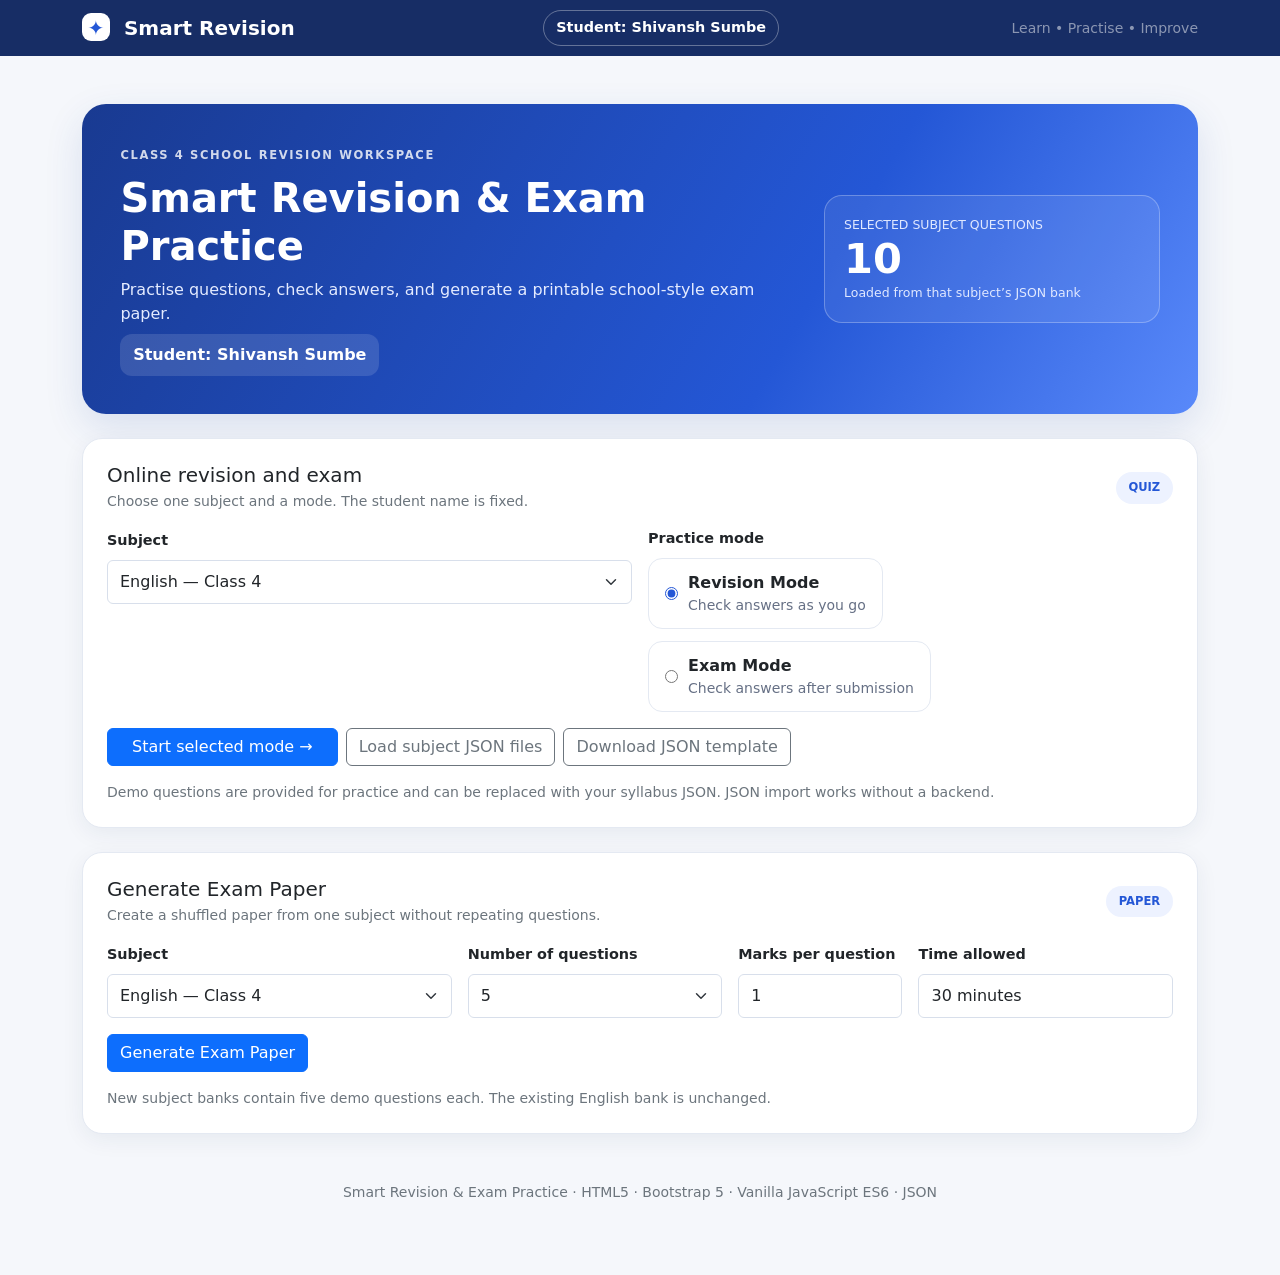
==== index.html @ 434e6321 "first commit" ====
<!doctype html>
<html lang="en">
<head>
  <meta charset="utf-8"><meta name="viewport" content="width=device-width, initial-scale=1">
  <meta name="theme-color" content="#2457d6"><title>Smart Revision & Exam Practice</title>
  <link href="https://cdn.jsdelivr.net/npm/bootstrap@5.3.3/dist/css/bootstrap.min.css" rel="stylesheet">
  <link href="styles.css" rel="stylesheet">
</head>
<body>
  <nav class="navbar navbar-dark app-navbar"><div class="container flex-wrap gap-2"><a class="navbar-brand fw-bold" href="#"><span class="brand-icon">✦</span> Smart Revision</a><span class="student-badge">Student: Shivansh Sumbe</span><span class="navbar-text text-white-50 small">Learn • Practise • Improve</span></div></nav>
  <main class="container py-4 py-lg-5">
    <section class="hero-card mb-4"><div class="row align-items-center g-3"><div class="col-lg-8"><span class="eyebrow">CLASS 4 SCHOOL REVISION WORKSPACE</span><h1 class="display-6 fw-bold mt-2 mb-2">Smart Revision &amp; Exam Practice</h1><p class="mb-2 hero-copy">Practise questions, check answers, and generate a printable school-style exam paper.</p><strong class="hero-student">Student: Shivansh Sumbe</strong></div><div class="col-lg-4"><div class="hero-stat"><div class="stat-label">SELECTED SUBJECT QUESTIONS</div><div class="stat-number" id="heroQuestionCount">—</div><div class="stat-note">Loaded from that subject’s JSON bank</div></div></div></div></section>
    <div id="alertArea" aria-live="polite"></div>
    <section class="card app-card mb-4" id="setupPanel"><div class="card-body p-3 p-lg-4"><div class="section-heading mb-3"><div><h2 class="h5 mb-1">Online revision and exam</h2><p class="text-secondary mb-0 small">Choose one subject and a mode. The student name is fixed.</p></div><span class="step-pill">QUIZ</span></div>
      <div class="row g-3"><div class="col-12 col-md-6"><label class="form-label" for="subjectSelect">Subject</label><select class="form-select" id="subjectSelect"></select></div><div class="col-12 col-md-6"><label class="form-label d-block">Practice mode</label><div class="mode-options"><label class="mode-option"><input type="radio" name="mode" value="practice" checked><span><strong>Revision Mode</strong><small>Check answers as you go</small></span></label><label class="mode-option"><input type="radio" name="mode" value="exam"><span><strong>Exam Mode</strong><small>Check answers after submission</small></span></label></div></div>
      <div class="col-12 d-flex flex-wrap gap-2 align-items-center"><button class="btn btn-primary px-4" id="startBtn">Start selected mode <span aria-hidden="true">→</span></button><label class="btn btn-outline-secondary mb-0">Load subject JSON files<input id="jsonUpload" type="file" accept=".json,application/json" multiple hidden></label><button class="btn btn-outline-secondary" id="downloadTemplateBtn" type="button">Download JSON template</button></div><div class="col-12"><div class="small text-secondary">Demo questions are provided for practice and can be replaced with your syllabus JSON. JSON import works without a backend.</div></div></div>
    </div></section>
    <section class="card app-card mb-4" id="generatorPanel"><div class="card-body p-3 p-lg-4"><div class="section-heading mb-3"><div><h2 class="h5 mb-1">Generate Exam Paper</h2><p class="text-secondary mb-0 small">Create a shuffled paper from one subject without repeating questions.</p></div><span class="step-pill">PAPER</span></div>
      <div class="row g-3 align-items-end"><div class="col-12 col-sm-6 col-lg-4"><label class="form-label" for="paperSubjectSelect">Subject</label><select class="form-select" id="paperSubjectSelect"></select></div><div class="col-6 col-lg-3"><label class="form-label" for="questionCountSelect">Number of questions</label><select class="form-select" id="questionCountSelect"><option value="5">5</option><option value="10">10</option><option value="15">15</option><option value="20">20</option><option value="all">All Available</option></select></div><div class="col-6 col-lg-2"><label class="form-label" for="marksPerQuestion">Marks per question</label><input class="form-control" id="marksPerQuestion" type="number" min="1" max="100" step="1" value="1"></div><div class="col-12 col-sm-6 col-lg-3"><label class="form-label" for="timeAllowed">Time allowed</label><input class="form-control" id="timeAllowed" value="30 minutes"></div><div class="col-12 d-flex flex-wrap gap-2"><button class="btn btn-primary" id="generatePaperBtn" type="button">Generate Exam Paper</button><button class="btn btn-outline-primary d-none" id="printPaperBtn" type="button">Print Exam Paper</button><button class="btn btn-outline-secondary d-none" id="printAnswerKeyBtn" type="button">Print Answer Key</button></div><div class="col-12"><p class="small text-secondary mb-0" id="paperNotice" aria-live="polite">New subject banks contain five demo questions each. The existing English bank is unchanged.</p></div></div>
      <article class="exam-paper d-none mt-4" id="examPaper" aria-live="polite"></article>
    </div></section>
    <section class="card app-card d-none" id="quizPanel"><div class="card-body p-3 p-lg-4"><div class="d-flex flex-wrap justify-content-between align-items-start gap-3 mb-3"><div><div class="eyebrow" id="quizSubtitle">REVISION</div><h2 class="h4 mb-1" id="quizTitle">Practice questions</h2><div class="text-secondary small" id="studentGreeting"></div></div><button class="btn btn-outline-secondary btn-sm" id="changeSetupBtn">Back to subjects</button></div>
      <div class="d-flex justify-content-between small text-secondary mb-2"><span id="progressLabel"></span><span id="scoreLabel">Score: 0</span></div><div class="progress mb-4" role="progressbar" aria-label="Question progress" aria-valuemin="0" aria-valuemax="100" aria-valuenow="0"><div class="progress-bar" id="progressBar" style="width:0%"></div></div><div id="questionContainer"></div><div class="feedback-box mt-3 d-none" id="feedbackBox" aria-live="polite"></div>
      <div class="d-flex flex-wrap gap-2 justify-content-between mt-4"><button class="btn btn-outline-secondary" id="prevBtn">← Previous</button><div class="d-flex flex-wrap gap-2 ms-auto"><button class="btn btn-outline-primary" id="checkBtn">Check answers</button><button class="btn btn-primary" id="nextBtn">Next question →</button><button class="btn btn-success d-none" id="submitBtn">Submit paper</button></div></div>
    </div></section>
    <section class="card app-card d-none mt-4" id="resultPanel"><div class="card-body p-3 p-lg-4"><div class="result-header"><div><span class="eyebrow">REVISION REPORT</span><h2 class="h3 fw-bold mt-2 mb-1" id="resultTitle">Practice complete!</h2><p class="text-secondary mb-0" id="resultSubtitle"></p></div><div class="result-score"><div class="result-percent" id="resultPercent">0%</div><div class="small text-secondary">Your score</div></div></div><div class="row g-3 my-3" id="resultStats"></div><div class="d-flex flex-wrap gap-2 mb-3"><button class="btn btn-primary" id="retryWrongBtn">Practise wrong answers</button><button class="btn btn-outline-primary" id="retryAllBtn">Try again</button><button class="btn btn-outline-secondary" id="changeSubjectBtn">Choose another subject</button><button class="btn btn-outline-secondary" id="printBtn">Print report</button><button class="btn btn-outline-secondary" id="exportResultBtn">Download result JSON</button></div><h3 class="h5 mt-4">Answer review</h3><div id="reviewList" class="review-list"></div></div></section>
    <footer class="text-center small text-secondary py-4">Smart Revision &amp; Exam Practice · HTML5 · Bootstrap 5 · Vanilla JavaScript ES6 · JSON</footer>
  </main><script src="app.js"></script>
</body></html>
---- styles.css ----
:root{--brand:#2457d6;--ink:#17233b;--muted:#667085;--line:#e4e9f2;--surface:#fff;--soft:#f4f7fc}*{box-sizing:border-box}body{background:#f5f7fb;color:var(--ink);font-family:Inter,ui-sans-serif,system-ui,-apple-system,"Segoe UI",sans-serif}.app-navbar{background:#172d65}.brand-icon{display:inline-grid;place-items:center;background:#fff;color:var(--brand);width:28px;height:28px;border-radius:9px;margin-right:7px}.hero-card{padding:clamp(1.25rem,3vw,2.5rem);border-radius:24px;color:#fff;background:linear-gradient(120deg,#193a91,#2457d6 65%,#5989fa);box-shadow:0 14px 38px #234a9c22}.eyebrow{font-size:.72rem;font-weight:800;letter-spacing:.14em;opacity:.8}.hero-copy{color:#e4ebff;max-width:650px}.hero-stat{padding:1.2rem;border:1px solid #ffffff44;background:#ffffff14;border-radius:18px}.stat-label,.stat-note{font-size:.78rem;color:#e0e8ff}.stat-number{font-size:2.6rem;font-weight:800;line-height:1.2}.app-card{border:1px solid var(--line);border-radius:20px;box-shadow:0 6px 22px #142b5510;overflow:hidden}.section-heading,.result-header{display:flex;align-items:center;justify-content:space-between;gap:1rem}.step-pill{background:#edf2ff;color:var(--brand);border-radius:999px;padding:.45rem .8rem;font-size:.72rem;font-weight:800}.form-label{font-size:.9rem;font-weight:650}.form-control,.form-select{min-height:44px;border-color:#d8dfeb}.mode-options{display:flex;flex-wrap:wrap;gap:12px}.mode-option{display:flex;align-items:center;gap:10px;border:1px solid var(--line);border-radius:14px;padding:12px 16px;min-width:220px;cursor:pointer;background:#fff}.mode-option input{accent-color:var(--brand)}.mode-option span{display:flex;flex-direction:column}.mode-option small{color:var(--muted)}.question-type{display:inline-block;background:#edf2ff;color:#244db4;border-radius:999px;padding:.35rem .7rem;font-size:.75rem;font-weight:750;margin-bottom:.8rem}.question-text{font-size:clamp(1.15rem,2.4vw,1.55rem);font-weight:750;line-height:1.45;margin-bottom:1.1rem}.question-item{padding:1rem;border:1px solid var(--line);border-radius:14px;background:#fff;margin-bottom:.75rem}.question-item.correct-item{border-color:#72c99a;background:#f1fbf5}.question-item.wrong-item{border-color:#f0a1a1;background:#fff6f6}.item-prompt{font-weight:650;margin-bottom:.6rem}.answer-input{max-width:100%}.feedback-box{padding:1rem;border-radius:12px;font-weight:700}.feedback-box.success{background:#eaf8ef;color:#17663b}.feedback-box.error{background:#fff0f0;color:#a32626}.progress{height:8px;border-radius:99px;background:#e7ebf3}.progress-bar{background:var(--brand);border-radius:99px}.result-score{min-width:100px;text-align:center;padding:1rem;border-radius:16px;background:#edf2ff}.result-percent{font-size:2rem;font-weight:850;color:var(--brand)}.stat-card{height:100%;padding:1rem;border:1px solid var(--line);border-radius:14px;background:#fff}.stat-card .number{font-size:1.55rem;font-weight:800}.stat-card .label{font-size:.83rem;color:var(--muted)}.review-item{padding:1rem;border:1px solid var(--line);border-radius:14px;margin-bottom:.7rem;background:#fff}.review-correct{border-left:4px solid #24a05a}.review-wrong{border-left:4px solid #dc4545}.review-question{font-weight:750;margin-bottom:.45rem}.review-answer{font-size:.92rem;margin-top:.25rem}.sub-answer-grid{display:grid;grid-template-columns:repeat(auto-fit,minmax(220px,1fr));gap:.65rem}.item-number{font-size:.78rem;color:var(--muted);font-weight:750;margin-bottom:.3rem}@media(max-width:575px){.mode-option{width:100%}.result-header{align-items:flex-start}.result-score{min-width:86px;padding:.7rem}.result-percent{font-size:1.6rem}.hero-card{border-radius:18px}}@media print{body{background:#fff}.app-navbar,#setupPanel,.hero-card,.result-header~.d-flex,#retryWrongBtn,#retryAllBtn,#printBtn,#exportResultBtn,footer{display:none!important}.app-card{box-shadow:none;border:0}.result-panel{display:block}}
.student-badge{display:inline-block;padding:.4rem .75rem;border:1px solid #ffffff55;border-radius:999px;color:#fff;font-weight:700;font-size:.9rem}.hero-student{display:inline-block;padding:.55rem .8rem;border-radius:12px;background:#ffffff20;color:#fff}.choice-list{display:grid;grid-template-columns:repeat(auto-fit,minmax(180px,1fr));gap:.6rem}.choice-option{display:flex;align-items:center;gap:.65rem;padding:.7rem .85rem;border:1px solid var(--line);border-radius:12px;background:#fff;cursor:pointer}.choice-option input{accent-color:var(--brand);width:1rem;height:1rem}.exam-paper{padding:clamp(1rem,3vw,2rem);border:1px solid var(--line);border-radius:16px;background:#fff;color:#17233b}.paper-actions{padding:1rem;margin-bottom:1.5rem;border-radius:12px;background:var(--soft)}.paper-heading{text-align:center;border-bottom:2px solid #17233b;padding-bottom:1rem;margin-bottom:1rem}.paper-school{font-weight:850;letter-spacing:.08em}.paper-demo{margin:.35rem 0;color:#9a4b00;font-size:.8rem;font-weight:800;letter-spacing:.06em}.paper-heading h2{font-size:1.5rem;font-weight:800;margin:.6rem 0}.paper-meta{display:flex;flex-wrap:wrap;justify-content:space-between;gap:.55rem 1rem;text-align:left;font-size:.92rem}.paper-instructions{margin:1rem 0 1.4rem;padding:.75rem 1rem;border:1px solid #aab2c0;border-radius:8px}.paper-instructions ol{margin:.4rem 0 0;padding-left:1.25rem}.paper-questions{padding-left:2rem}.paper-question{padding-left:.25rem;margin-bottom:1.2rem;break-inside:avoid;page-break-inside:avoid}.paper-question-text{font-weight:700;line-height:1.5}.paper-marks{font-weight:600;white-space:nowrap}.paper-options{display:grid;grid-template-columns:repeat(2,minmax(0,1fr));gap:.3rem .8rem;list-style:none;padding:0;margin:.6rem 0}.paper-writing-line{height:1.7rem;border-bottom:1px solid #8c8c8c;margin:.15rem 0}.paper-writing-line.short-line{max-width:22rem}.paper-end{text-align:center;margin-top:1.6rem;font-weight:700}.answer-key{display:none}.answer-key h2{text-align:center}.answer-key li{margin-bottom:.8rem;break-inside:avoid;page-break-inside:avoid}.key-answer{margin:.25rem 0 .5rem;padding:.35rem .5rem;border-bottom:1px solid #aaa}.paper-notice{font-size:.9rem}
@media(max-width:575px){.student-badge{font-size:.8rem}.paper-options{grid-template-columns:1fr}.paper-meta{display:grid;grid-template-columns:1fr}.exam-paper{padding:1rem}.choice-list{grid-template-columns:1fr}}
@page{size:A4 portrait;margin:14mm}
@media print{body{background:#fff!important;color:#000!important;font-family:Arial,sans-serif!important}body *{visibility:hidden!important}body:not(.print-answer-key) #examPaper,body:not(.print-answer-key) #examPaper *{visibility:visible!important}body:not(.print-answer-key) #examPaper{position:absolute;left:0;top:0;width:100%;margin:0;padding:0;border:0;border-radius:0;background:#fff;color:#000;box-shadow:none}body:not(.print-answer-key) #examPaper .no-print,body:not(.print-answer-key) #examPaper .answer-key{display:none!important}body.print-answer-key #examPaper,body.print-answer-key #examPaper *{visibility:visible!important}body.print-answer-key #examPaper{position:absolute;left:0;top:0;width:100%;margin:0;padding:0;border:0;border-radius:0;background:#fff;color:#000;box-shadow:none}body.print-answer-key #examPaper .no-print,body.print-answer-key #examPaper .student-paper{display:none!important}body.print-answer-key #examPaper .answer-key{display:block!important}#examPaper .paper-demo{color:#000}.paper-question,.answer-key li{break-inside:avoid;page-break-inside:avoid}.paper-heading{border-color:#000}.paper-writing-line{border-color:#555}}
@media print{body.print-report #examPaper{display:none!important}body.print-report #resultPanel,body.print-report #resultPanel *{visibility:visible!important}body.print-report #resultPanel{position:absolute;left:0;top:0;width:100%;margin:0;padding:0;border:0;border-radius:0;background:#fff;color:#000;box-shadow:none}}
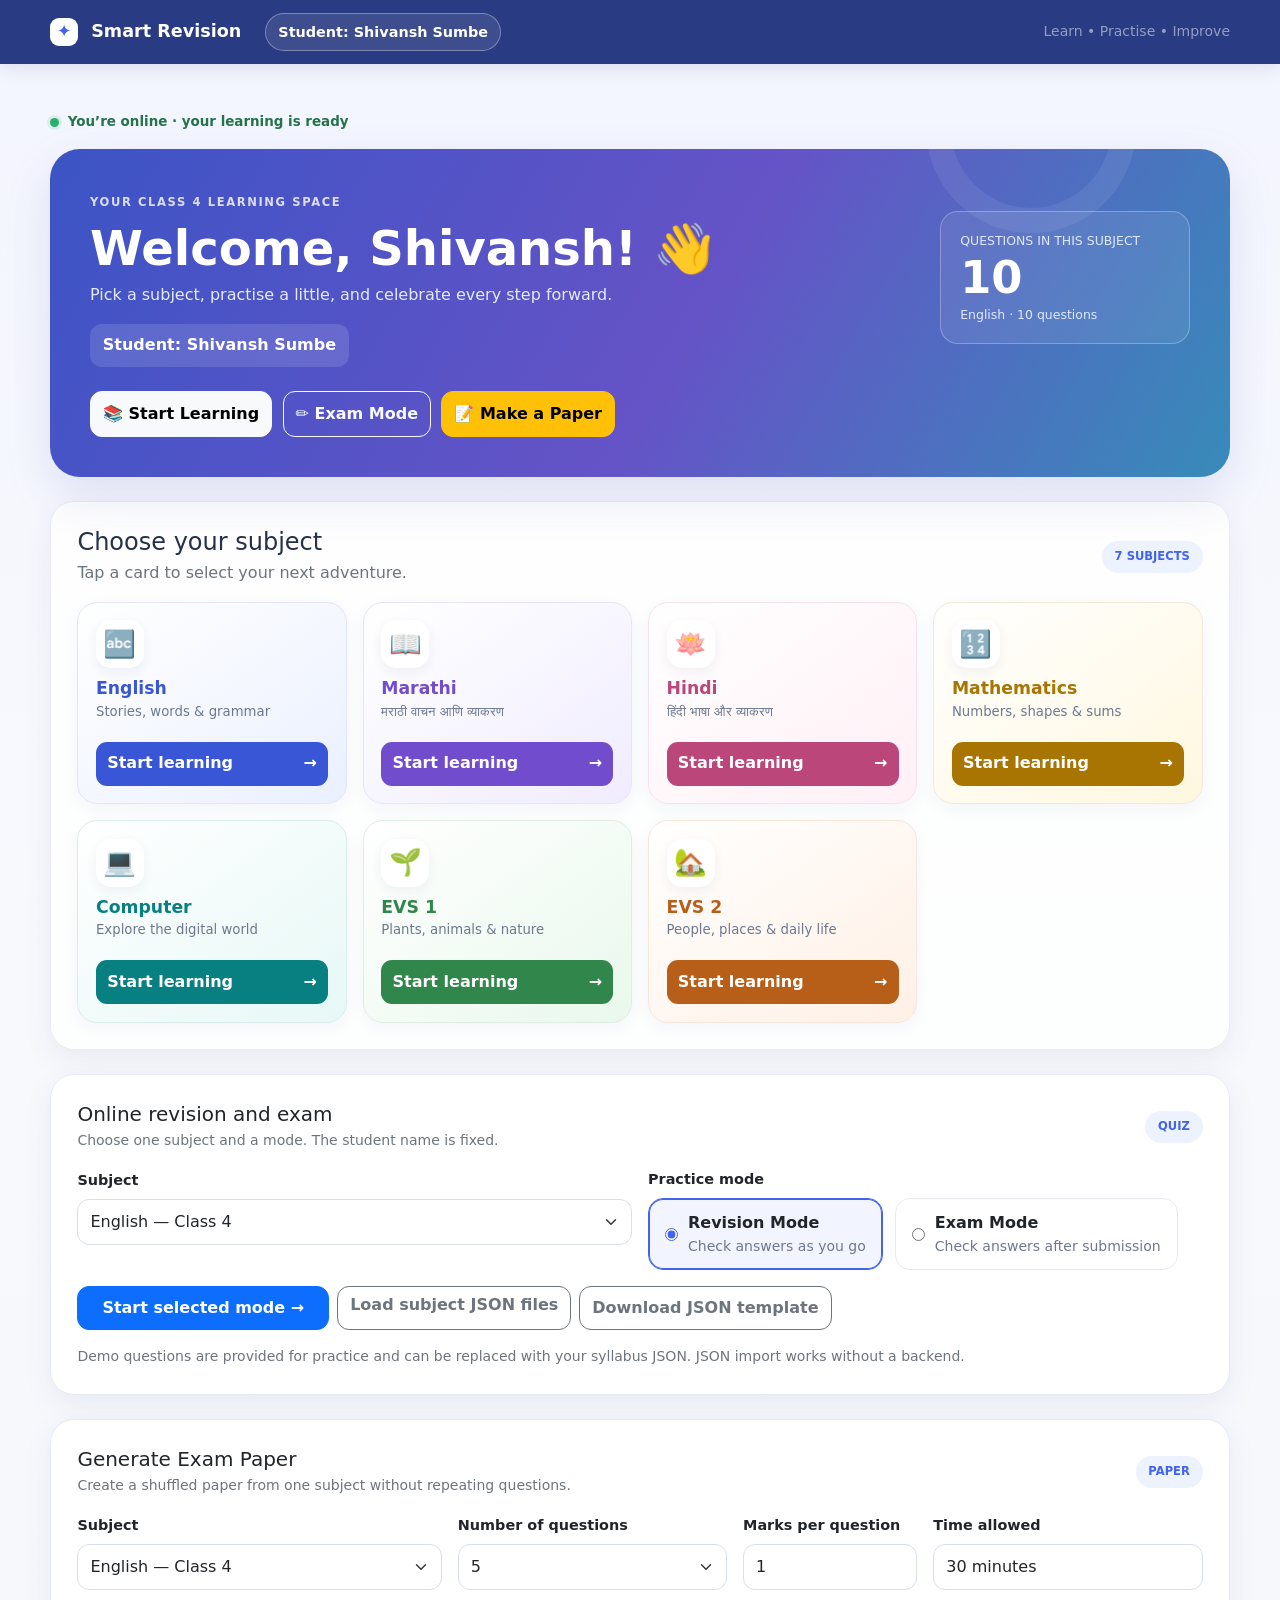
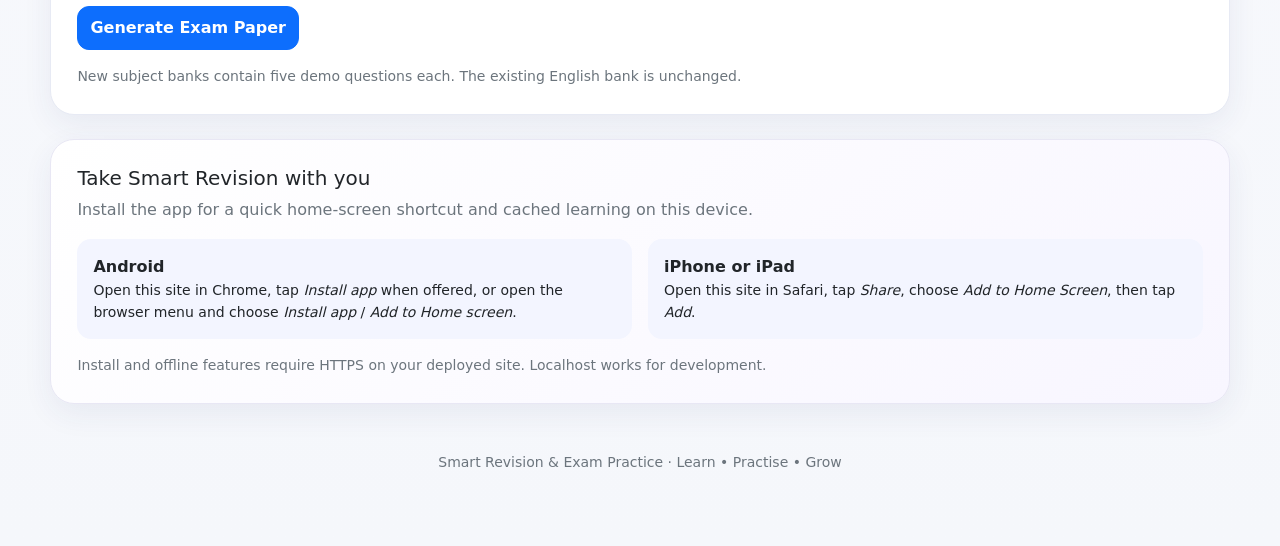
==== commit 04dc0f76: "first commit" ====
--- a/index.html
+++ b/index.html
@@ -1,15 +1,22 @@
 <!doctype html>
 <html lang="en">
 <head>
-  <meta charset="utf-8"><meta name="viewport" content="width=device-width, initial-scale=1">
-  <meta name="theme-color" content="#2457d6"><title>Smart Revision & Exam Practice</title>
+  <meta charset="utf-8"><meta name="viewport" content="width=device-width, initial-scale=1, viewport-fit=cover">
+  <meta name="theme-color" content="#2457d6"><meta name="description" content="A fun, child-friendly learning and exam-practice app for school students.">
+  <meta name="apple-mobile-web-app-capable" content="yes"><meta name="apple-mobile-web-app-title" content="Smart Revision"><meta name="apple-mobile-web-app-status-bar-style" content="default">
+  <meta name="mobile-web-app-capable" content="yes"><meta name="color-scheme" content="light">
+  <link rel="manifest" href="./manifest.webmanifest"><link rel="icon" type="image/png" sizes="192x192" href="./icons/icon-192.png"><link rel="apple-touch-icon" href="./icons/apple-touch-icon.png">
+  <title>Smart Revision &amp; Exam Practice</title>
   <link href="https://cdn.jsdelivr.net/npm/bootstrap@5.3.3/dist/css/bootstrap.min.css" rel="stylesheet">
   <link href="styles.css" rel="stylesheet">
 </head>
 <body>
-  <nav class="navbar navbar-dark app-navbar"><div class="container flex-wrap gap-2"><a class="navbar-brand fw-bold" href="#"><span class="brand-icon">✦</span> Smart Revision</a><span class="student-badge">Student: Shivansh Sumbe</span><span class="navbar-text text-white-50 small">Learn • Practise • Improve</span></div></nav>
+  <nav class="navbar navbar-dark app-navbar"><div class="container flex-wrap gap-2"><a class="navbar-brand fw-bold" href="#home"><span class="brand-icon" aria-hidden="true">✦</span> Smart Revision</a><span class="student-badge">Student: Shivansh Sumbe</span><div class="nav-actions"><span class="navbar-text text-white-50 small">Learn • Practise • Improve</span><button class="btn btn-light btn-sm d-none" id="installAppBtn" type="button">Install app</button></div></div></nav>
   <main class="container py-4 py-lg-5">
-    <section class="hero-card mb-4"><div class="row align-items-center g-3"><div class="col-lg-8"><span class="eyebrow">CLASS 4 SCHOOL REVISION WORKSPACE</span><h1 class="display-6 fw-bold mt-2 mb-2">Smart Revision &amp; Exam Practice</h1><p class="mb-2 hero-copy">Practise questions, check answers, and generate a printable school-style exam paper.</p><strong class="hero-student">Student: Shivansh Sumbe</strong></div><div class="col-lg-4"><div class="hero-stat"><div class="stat-label">SELECTED SUBJECT QUESTIONS</div><div class="stat-number" id="heroQuestionCount">—</div><div class="stat-note">Loaded from that subject’s JSON bank</div></div></div></div></section>
+    <div class="connection-banner" id="connectionBanner" role="status" aria-live="polite"><span class="connection-dot" aria-hidden="true"></span><span id="connectionText">Checking connection…</span></div>
+    <section class="hero-card mb-4" id="home"><div class="hero-content"><div><span class="eyebrow">YOUR CLASS 4 LEARNING SPACE</span><h1 class="display-5 fw-bold mt-2 mb-2">Welcome, Shivansh! <span aria-hidden="true">👋</span></h1><p class="mb-3 hero-copy">Pick a subject, practise a little, and celebrate every step forward.</p><strong class="hero-student">Student: Shivansh Sumbe</strong></div><div class="hero-stat"><div class="stat-label">QUESTIONS IN THIS SUBJECT</div><div class="stat-number" id="heroQuestionCount">—</div><div class="stat-note" id="questionCountSubject">Choose a subject to begin</div></div></div><div class="hero-shortcuts"><button class="btn btn-light" type="button" data-mode-shortcut="practice">📚 Start Learning</button><button class="btn btn-outline-light" type="button" data-mode-shortcut="exam">✏️ Exam Mode</button><a class="btn btn-warning" href="#generatorPanel">📝 Make a Paper</a></div></section>
+    <section class="dashboard-section mb-4" aria-labelledby="subjectsHeading"><div class="section-heading mb-3"><div><h2 class="h4 mb-1" id="subjectsHeading">Choose your subject</h2><p class="text-secondary mb-0">Tap a card to select your next adventure.</p></div><span class="step-pill">7 SUBJECTS</span></div><div class="subject-grid" id="subjectCards"></div></section>
+    <section class="card app-card d-none mb-4" id="lastResultCard" aria-live="polite"><div class="card-body d-flex flex-wrap align-items-center justify-content-between gap-3"><div><span class="eyebrow">YOUR LATEST RESULT</span><h2 class="h5 mt-1 mb-1" id="lastResultTitle"></h2><p class="text-secondary mb-0" id="lastResultDate"></p></div><div class="last-result-score" id="lastResultScore"></div></div></section>
     <div id="alertArea" aria-live="polite"></div>
     <section class="card app-card mb-4" id="setupPanel"><div class="card-body p-3 p-lg-4"><div class="section-heading mb-3"><div><h2 class="h5 mb-1">Online revision and exam</h2><p class="text-secondary mb-0 small">Choose one subject and a mode. The student name is fixed.</p></div><span class="step-pill">QUIZ</span></div>
       <div class="row g-3"><div class="col-12 col-md-6"><label class="form-label" for="subjectSelect">Subject</label><select class="form-select" id="subjectSelect"></select></div><div class="col-12 col-md-6"><label class="form-label d-block">Practice mode</label><div class="mode-options"><label class="mode-option"><input type="radio" name="mode" value="practice" checked><span><strong>Revision Mode</strong><small>Check answers as you go</small></span></label><label class="mode-option"><input type="radio" name="mode" value="exam"><span><strong>Exam Mode</strong><small>Check answers after submission</small></span></label></div></div>
@@ -24,6 +31,7 @@
       <div class="d-flex flex-wrap gap-2 justify-content-between mt-4"><button class="btn btn-outline-secondary" id="prevBtn">← Previous</button><div class="d-flex flex-wrap gap-2 ms-auto"><button class="btn btn-outline-primary" id="checkBtn">Check answers</button><button class="btn btn-primary" id="nextBtn">Next question →</button><button class="btn btn-success d-none" id="submitBtn">Submit paper</button></div></div>
     </div></section>
     <section class="card app-card d-none mt-4" id="resultPanel"><div class="card-body p-3 p-lg-4"><div class="result-header"><div><span class="eyebrow">REVISION REPORT</span><h2 class="h3 fw-bold mt-2 mb-1" id="resultTitle">Practice complete!</h2><p class="text-secondary mb-0" id="resultSubtitle"></p></div><div class="result-score"><div class="result-percent" id="resultPercent">0%</div><div class="small text-secondary">Your score</div></div></div><div class="row g-3 my-3" id="resultStats"></div><div class="d-flex flex-wrap gap-2 mb-3"><button class="btn btn-primary" id="retryWrongBtn">Practise wrong answers</button><button class="btn btn-outline-primary" id="retryAllBtn">Try again</button><button class="btn btn-outline-secondary" id="changeSubjectBtn">Choose another subject</button><button class="btn btn-outline-secondary" id="printBtn">Print report</button><button class="btn btn-outline-secondary" id="exportResultBtn">Download result JSON</button></div><h3 class="h5 mt-4">Answer review</h3><div id="reviewList" class="review-list"></div></div></section>
-    <footer class="text-center small text-secondary py-4">Smart Revision &amp; Exam Practice · HTML5 · Bootstrap 5 · Vanilla JavaScript ES6 · JSON</footer>
+    <section class="card app-card install-help mb-4" id="installHelp"><div class="card-body"><h2 class="h5">Take Smart Revision with you</h2><p class="text-secondary">Install the app for a quick home-screen shortcut and cached learning on this device.</p><div class="install-help-grid"><div><strong>Android</strong><p class="small mb-0">Open this site in Chrome, tap <em>Install app</em> when offered, or open the browser menu and choose <em>Install app</em> / <em>Add to Home screen</em>.</p></div><div><strong>iPhone or iPad</strong><p class="small mb-0">Open this site in Safari, tap <em>Share</em>, choose <em>Add to Home Screen</em>, then tap <em>Add</em>.</p></div></div><p class="small text-secondary mt-3 mb-0">Install and offline features require HTTPS on your deployed site. Localhost works for development.</p></div></section>
+    <footer class="text-center small text-secondary py-4">Smart Revision &amp; Exam Practice · Learn • Practise • Grow</footer>
   </main><script src="app.js"></script>
 </body></html>
--- a/styles.css
+++ b/styles.css
@@ -4,3 +4,12 @@
 @page{size:A4 portrait;margin:14mm}
 @media print{body{background:#fff!important;color:#000!important;font-family:Arial,sans-serif!important}body *{visibility:hidden!important}body:not(.print-answer-key) #examPaper,body:not(.print-answer-key) #examPaper *{visibility:visible!important}body:not(.print-answer-key) #examPaper{position:absolute;left:0;top:0;width:100%;margin:0;padding:0;border:0;border-radius:0;background:#fff;color:#000;box-shadow:none}body:not(.print-answer-key) #examPaper .no-print,body:not(.print-answer-key) #examPaper .answer-key{display:none!important}body.print-answer-key #examPaper,body.print-answer-key #examPaper *{visibility:visible!important}body.print-answer-key #examPaper{position:absolute;left:0;top:0;width:100%;margin:0;padding:0;border:0;border-radius:0;background:#fff;color:#000;box-shadow:none}body.print-answer-key #examPaper .no-print,body.print-answer-key #examPaper .student-paper{display:none!important}body.print-answer-key #examPaper .answer-key{display:block!important}#examPaper .paper-demo{color:#000}.paper-question,.answer-key li{break-inside:avoid;page-break-inside:avoid}.paper-heading{border-color:#000}.paper-writing-line{border-color:#555}}
 @media print{body.print-report #examPaper{display:none!important}body.print-report #resultPanel,body.print-report #resultPanel *{visibility:visible!important}body.print-report #resultPanel{position:absolute;left:0;top:0;width:100%;margin:0;padding:0;border:0;border-radius:0;background:#fff;color:#000;box-shadow:none}}
+:root{--brand:#4263eb;--ink:#25314a;--muted:#6d7890;--line:#e7eaf4;--surface:#fff;--soft:#f7f8fe;--purple:#7757d6;--teal:#139b9a;--yellow:#d6930a;--radius-card:24px;--shadow-card:0 10px 30px #283b7012;--space-card:clamp(1rem,3vw,1.65rem);--focus-ring:0 0 0 .22rem #4263eb40}
+html{scroll-behavior:smooth;scroll-padding-top:1rem}body{background:linear-gradient(180deg,#f3f5ff 0,#f8f9fd 40%,#f5f7fb 100%);color:var(--ink);font-size:16px;line-height:1.55}.container{width:min(100% - 1.5rem,1180px);max-width:1180px;padding-right:0;padding-left:0}.app-navbar{position:sticky;top:0;z-index:20;min-height:64px;background:#293b82;box-shadow:0 4px 18px #1d2a501c}.app-navbar .container{width:min(100% - 1.5rem,1180px)}.navbar-brand{font-size:1.1rem}.nav-actions{display:flex;align-items:center;gap:.7rem;margin-left:auto}.student-badge{background:#ffffff18;padding:.45rem .75rem}.hero-card{position:relative;overflow:hidden;padding:clamp(1.25rem,4vw,2.5rem);border-radius:30px;background:linear-gradient(120deg,#3c54c5 0%,#6553c7 54%,#378bb9 100%);box-shadow:0 18px 48px #3e4ba822}.hero-card:after{content:"";position:absolute;width:210px;height:210px;right:8%;top:-126px;border:25px solid #ffffff12;border-radius:50%;pointer-events:none}.hero-content{position:relative;z-index:1;display:grid;grid-template-columns:minmax(0,1fr) minmax(180px,250px);align-items:center;gap:1.5rem}.hero-card h1{font-size:clamp(1.9rem,4.5vw,3rem);line-height:1.12}.hero-stat{min-width:0}.stat-number{font-size:clamp(2rem,4vw,2.8rem)}.hero-shortcuts{display:flex;flex-wrap:wrap;gap:.65rem;margin-top:1.5rem}.hero-shortcuts .btn{min-height:46px;display:inline-flex;align-items:center;justify-content:center;font-weight:700}.dashboard-section{padding:var(--space-card);border:1px solid #e9eaf4;border-radius:var(--radius-card);background:#ffffffcf;box-shadow:var(--shadow-card)}.subject-grid{display:grid;grid-template-columns:repeat(auto-fit,minmax(min(100%,230px),1fr));gap:1rem}.subject-card{--subject-bg:#edf1ff;--subject-ink:#304fc0;display:flex;min-width:0;min-height:178px;flex-direction:column;align-items:flex-start;gap:.6rem;padding:1.1rem;border:1px solid color-mix(in srgb,var(--subject-ink) 15%,white);border-radius:20px;background:linear-gradient(145deg,#fff,var(--subject-bg));box-shadow:0 6px 18px #25355c0b;transition:transform .18s ease,box-shadow .18s ease,border-color .18s ease}.subject-card:hover{transform:translateY(-3px);box-shadow:0 12px 26px #25355c17}.subject-card-selected{border:2px solid var(--subject-ink);box-shadow:0 0 0 3px color-mix(in srgb,var(--subject-ink) 12%,transparent)}.subject-blue{--subject-bg:#eaf0ff;--subject-ink:#3856d6}.subject-purple{--subject-bg:#f0ecff;--subject-ink:#714dce}.subject-pink{--subject-bg:#fff0f6;--subject-ink:#bb467a}.subject-yellow{--subject-bg:#fff7df;--subject-ink:#a87503}.subject-teal{--subject-bg:#e6f8f6;--subject-ink:#087f80}.subject-green{--subject-bg:#e9f8ec;--subject-ink:#31864b}.subject-orange{--subject-bg:#fff0e5;--subject-ink:#b75f18}.subject-icon{display:grid;width:48px;height:48px;place-items:center;border-radius:15px;background:#fff;font-size:1.65rem;box-shadow:0 4px 12px #25355c10}.subject-card-copy{min-height:3.4rem}.subject-card h3{margin:0;color:var(--subject-ink);font-size:1.08rem;font-weight:800}.subject-card p{margin:.2rem 0 0;color:var(--muted);font-size:.83rem}.subject-start-btn{display:flex;width:100%;min-height:44px;align-items:center;justify-content:space-between;margin-top:auto;padding:.45rem .7rem;border:0;border-radius:11px;background:var(--subject-ink);color:#fff;font-weight:750}.subject-start-btn:hover{filter:brightness(.95)}.connection-banner{display:flex;align-items:center;gap:.55rem;margin:0 0 1rem;color:#25734b;font-size:.84rem;font-weight:650}.connection-banner.is-offline{color:#9a5b0c}.connection-dot{width:9px;height:9px;border-radius:50%;background:#2baf6e;box-shadow:0 0 0 3px #2baf6e20}.is-offline .connection-dot{background:#dc932c;box-shadow:0 0 0 3px #dc932c20}.app-card{border-radius:var(--radius-card);box-shadow:var(--shadow-card);background:var(--surface)}.app-card .card-body{padding:var(--space-card)!important}.form-control,.form-select{min-height:46px;border-radius:12px;font-size:1rem}.form-control:focus,.form-select:focus,.btn:focus-visible,.choice-option:focus-within{border-color:var(--brand);box-shadow:var(--focus-ring);outline:0}.btn{min-height:44px;border-radius:12px;font-weight:650}.btn-sm{min-height:40px}.mode-option{min-height:64px;border-radius:15px}.mode-option:has(input:checked){border-color:var(--brand);background:#f2f4ff;box-shadow:inset 0 0 0 1px var(--brand)}.question-item{padding:clamp(1rem,3vw,1.35rem);border-radius:17px;box-shadow:0 3px 14px #18274d08}.question-item.correct-item{animation:answer-pop .22s ease-out}.choice-option{min-height:52px;border-radius:14px;transition:background-color .14s ease,border-color .14s ease}.choice-option:has(input:checked){border-color:var(--brand);background:#f0f3ff;box-shadow:inset 0 0 0 1px var(--brand)}.answer-input{min-height:48px}.feedback-box{border-radius:16px}.progress{height:10px}.progress-bar{background:linear-gradient(90deg,#4263eb,#8256d8)}.last-result-score{min-width:84px;padding:.6rem 1rem;border-radius:16px;background:#eaf8ef;color:#17663b;font-size:1.6rem;font-weight:850;text-align:center}.install-help{border-color:#e8e7f4;background:linear-gradient(140deg,#fff,#f8f6ff)}.install-help-grid{display:grid;grid-template-columns:repeat(2,minmax(0,1fr));gap:1rem}.install-help-grid>div{padding:1rem;border-radius:14px;background:#f3f5ff}.exam-paper{border-radius:18px}.paper-subquestion{margin-top:.4rem}.paper-item-prompt{font-weight:600}.paper-writing-line{height:1.8rem}.paper-questions{margin-bottom:0}.paper-question{padding-top:.25rem}.answer-feedback{font-weight:750}.app-card,.dashboard-section{scroll-margin-top:80px}.alert{border-radius:14px}.subject-card,.btn,.choice-option{-webkit-tap-highlight-color:transparent}
+@keyframes answer-pop{0%{transform:scale(.99)}70%{transform:scale(1.008)}100%{transform:scale(1)}}
+@media(min-width:1500px){.subject-grid{grid-template-columns:repeat(4,minmax(0,1fr))}}
+@media(max-width:767.98px){.hero-content{grid-template-columns:1fr}.hero-stat{display:grid;grid-template-columns:1fr auto;align-items:center;gap:.15rem 1rem;padding:.8rem 1rem}.hero-stat .stat-number{grid-column:2;grid-row:1/3}.hero-stat .stat-note{grid-column:1}.hero-shortcuts .btn{flex:1 1 145px}.subject-grid{grid-template-columns:repeat(auto-fit,minmax(min(100%,210px),1fr))}.nav-actions .navbar-text{display:none}.section-heading{align-items:flex-start}.mode-options{display:grid;grid-template-columns:repeat(2,minmax(0,1fr))}.mode-option{min-width:0;padding:.75rem}.paper-meta{grid-template-columns:repeat(2,minmax(0,1fr))}}
+@media(max-width:575.98px){.container{width:min(100% - 1.1rem,1180px)}.app-navbar .container{width:min(100% - 1.1rem,1180px)}.navbar-brand{margin-right:0}.student-badge{margin-left:auto;padding:.4rem .6rem;font-size:.78rem}.hero-card{border-radius:23px}.hero-shortcuts{display:grid;grid-template-columns:1fr 1fr}.hero-shortcuts .btn{padding:.6rem .5rem;font-size:.88rem}.hero-shortcuts .btn:last-child{grid-column:1/-1}.subject-grid{grid-template-columns:repeat(2,minmax(0,1fr));gap:.65rem}.subject-card{min-height:164px;padding:.8rem;border-radius:16px}.subject-card-copy{min-height:3.1rem}.subject-card h3{font-size:.96rem}.subject-card p{font-size:.75rem}.subject-start-btn{padding:.4rem .55rem;font-size:.8rem}.subject-icon{width:42px;height:42px;border-radius:13px;font-size:1.4rem}.mode-options{grid-template-columns:1fr}.mode-option{width:100%}.install-help-grid{grid-template-columns:1fr}.paper-options{grid-template-columns:1fr}.paper-meta{grid-template-columns:1fr}.result-header{align-items:flex-start}.result-score{min-width:86px;padding:.7rem}.result-percent{font-size:1.6rem}}
+@media(max-width:360px){.subject-grid{grid-template-columns:1fr}.subject-card{min-height:140px}.hero-shortcuts{grid-template-columns:1fr}.hero-shortcuts .btn:last-child{grid-column:auto}.student-badge{font-size:.72rem}.paper-heading h2{font-size:1.25rem}}
+@media(orientation:landscape) and (max-height:520px){.app-navbar{position:relative}.hero-card{padding:1rem}.hero-content{grid-template-columns:minmax(0,1fr) 200px}.hero-shortcuts{margin-top:.8rem}}
+@media(prefers-reduced-motion:reduce){*,*::before,*::after{scroll-behavior:auto!important;animation-duration:.01ms!important;animation-iteration-count:1!important;transition-duration:.01ms!important}}
